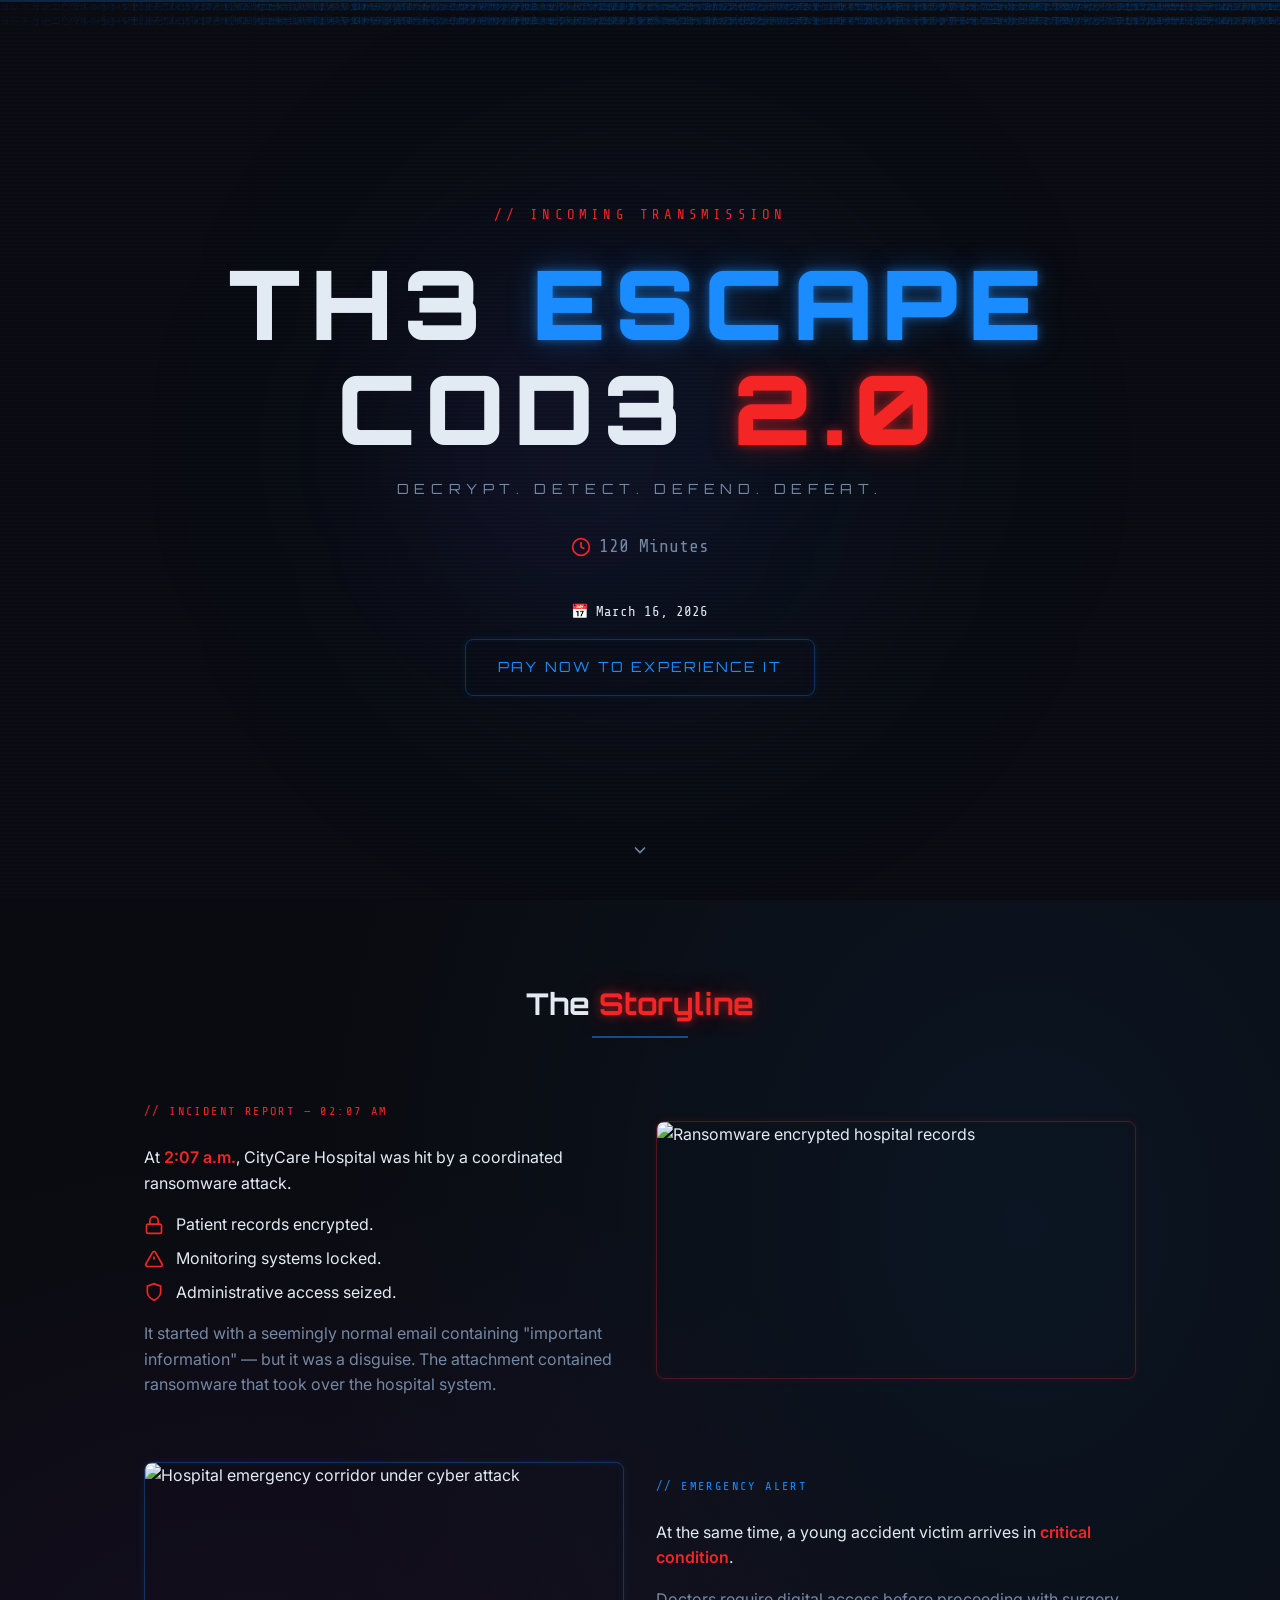
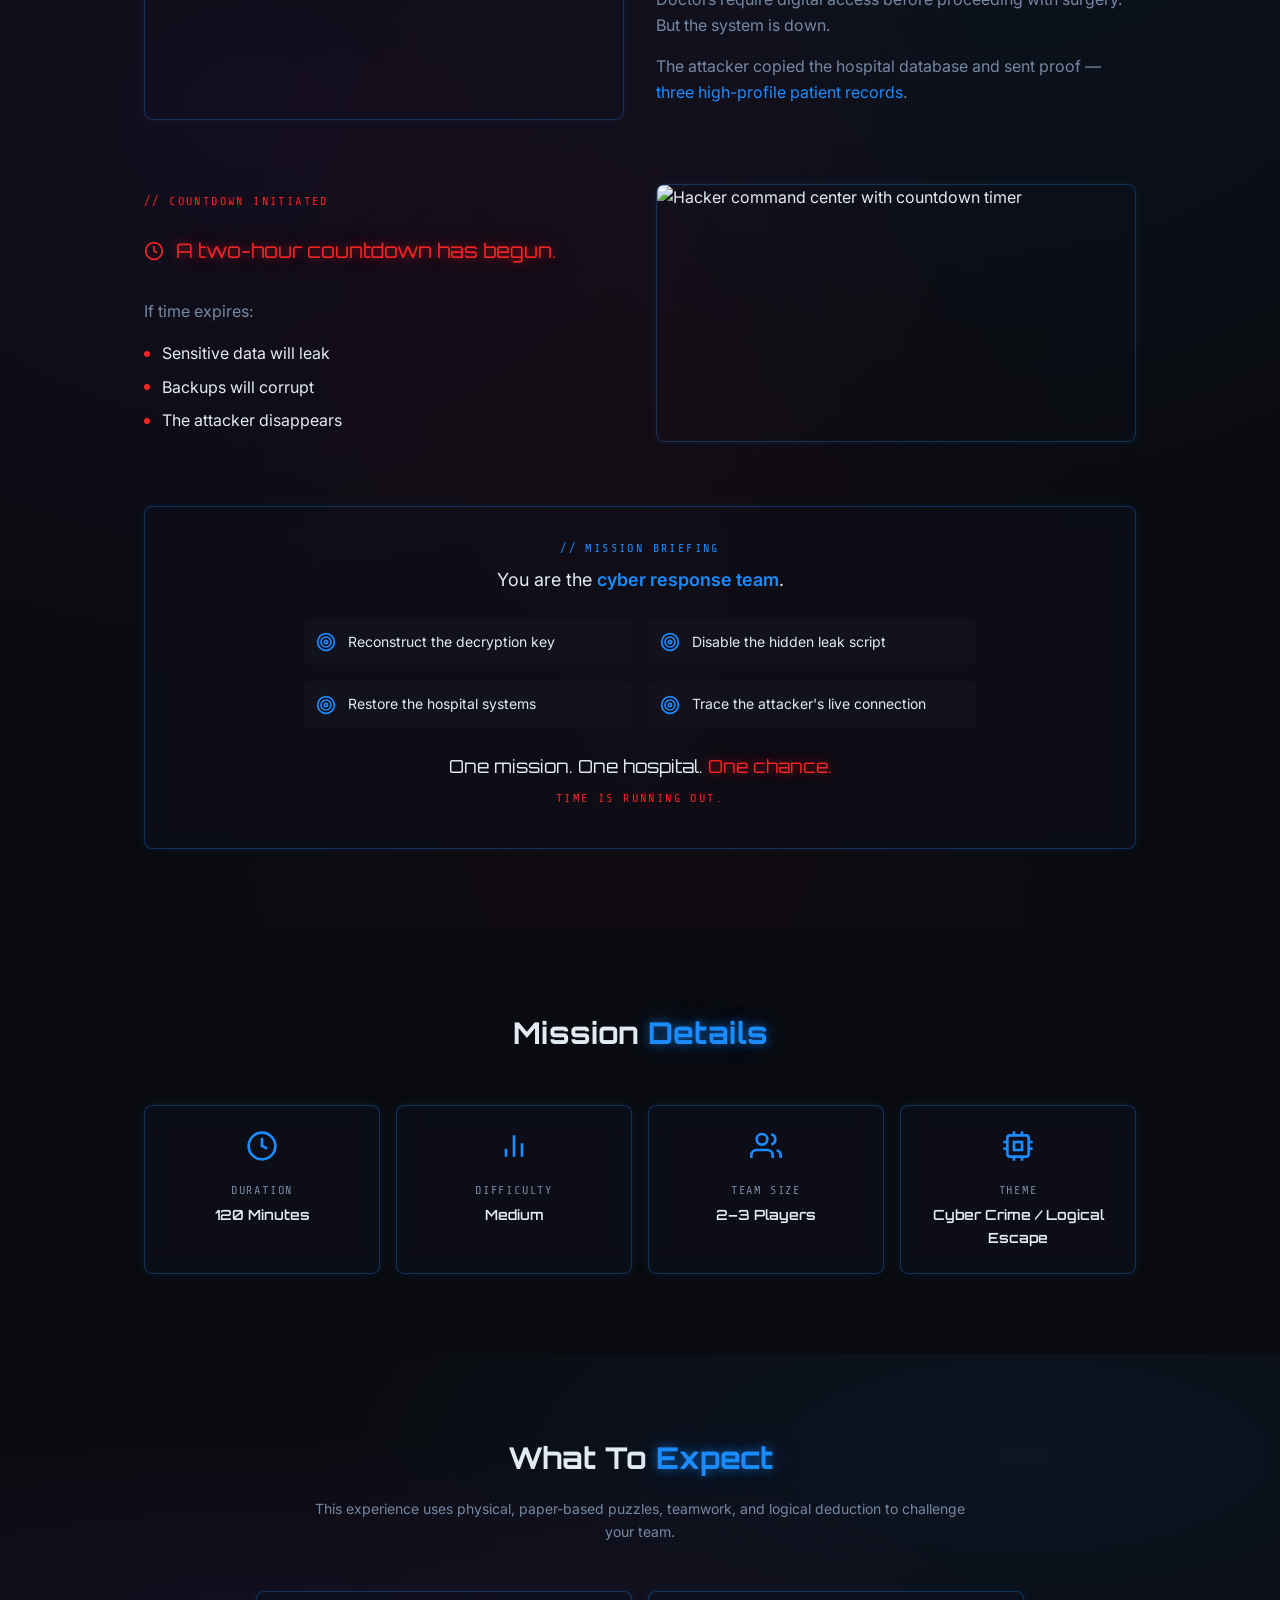
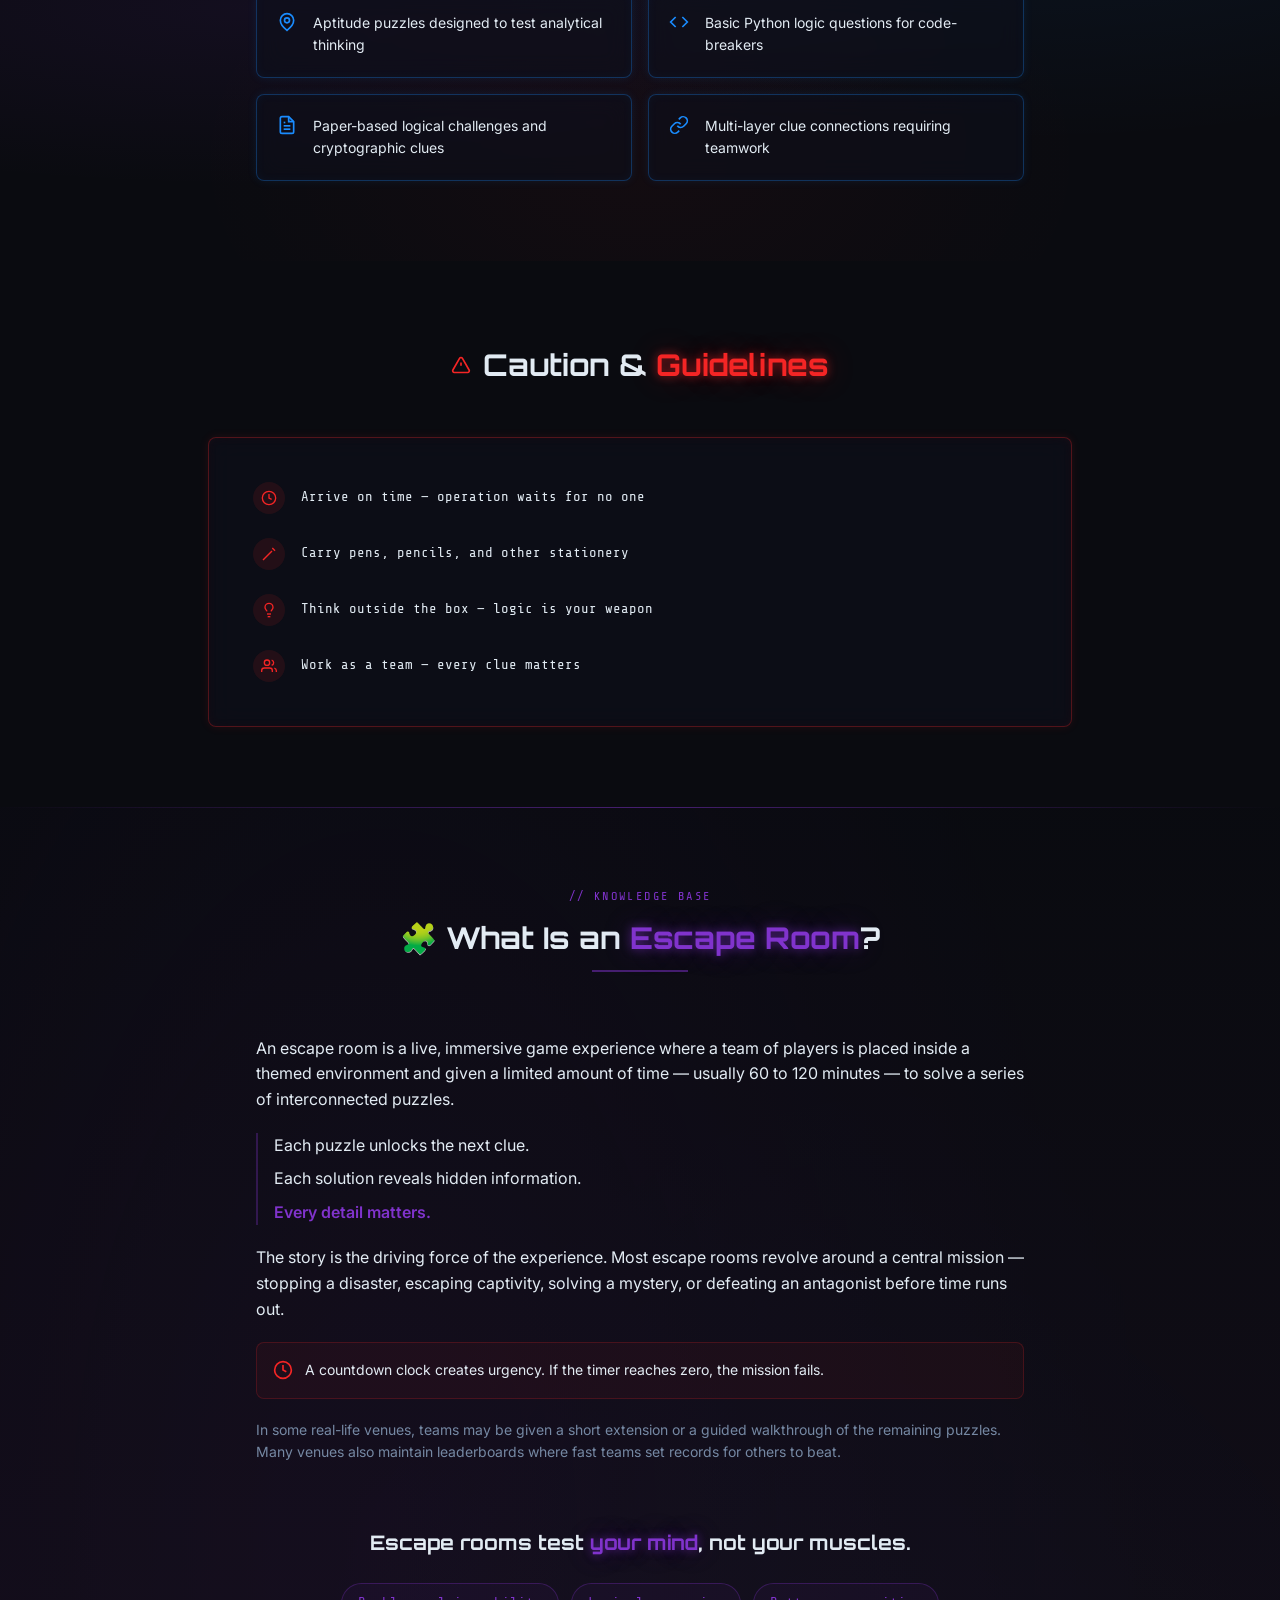
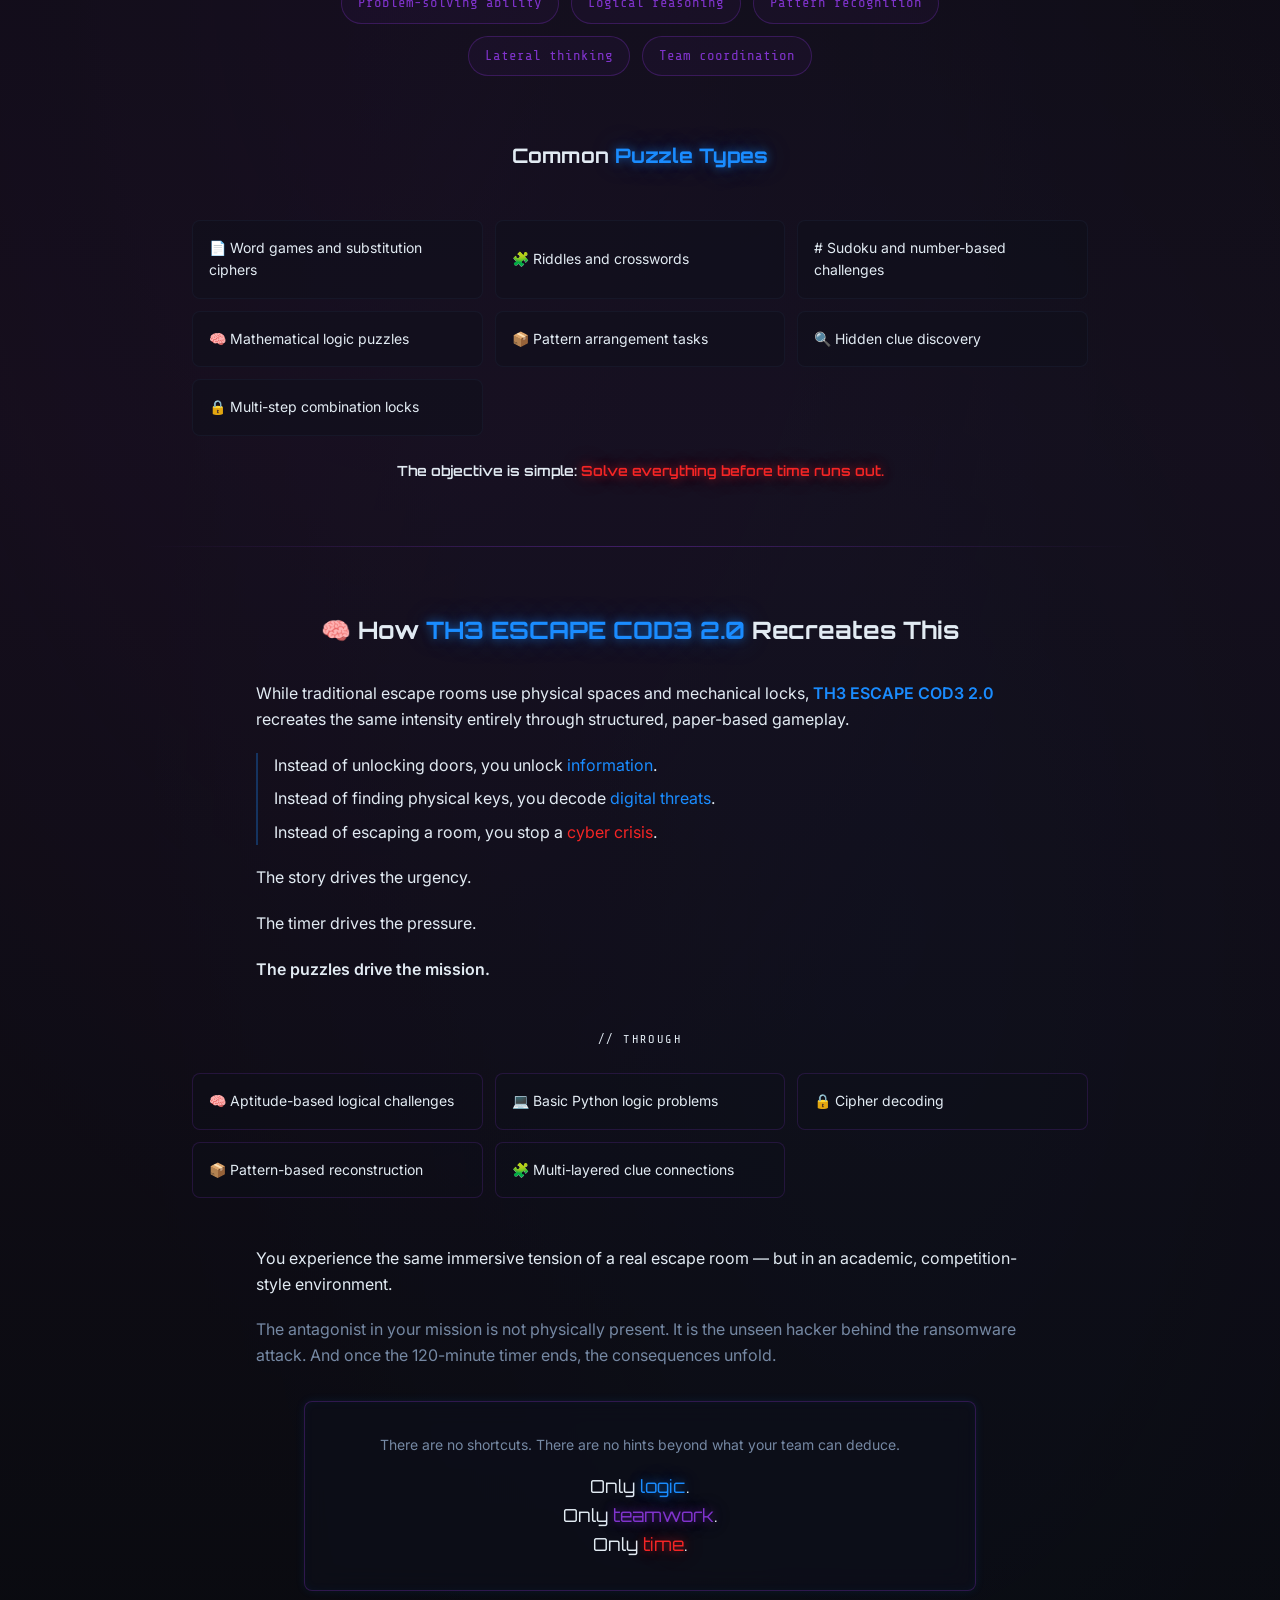
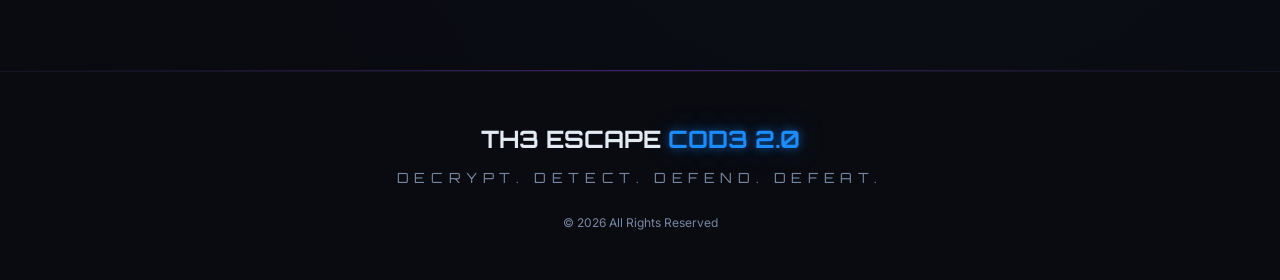
==== static-site/index.html @ c3e4dff7 "Convert to static HTML/CSS/JS Converted the React-based TH3 ESCAPE COD3 2.0 site into a static, sing" ====
<!DOCTYPE html>
<html lang="en">
<head>
  <meta charset="UTF-8" />
  <meta name="viewport" content="width=device-width, initial-scale=1.0" />
  <title>TH3 ESCAPE COD3 2.0 — Decrypt. Detect. Defend. Defeat.</title>
  <meta name="description" content="TH3 ESCAPE COD3 2.0 — A 120-minute cyber crime escape room experience. Decrypt the key, disable the leak, restore the system, and trace the hacker.">
  <meta property="og:type" content="website" />
  <meta property="og:title" content="TH3 ESCAPE COD3 2.0 — Decrypt. Detect. Defend. Defeat.">
  <meta name="twitter:title" content="TH3 ESCAPE COD3 2.0 — Decrypt. Detect. Defend. Defeat.">
  <meta property="og:description" content="TH3 ESCAPE COD3 2.0 — A 120-minute cyber crime escape room experience.">
  <meta name="twitter:description" content="TH3 ESCAPE COD3 2.0 — A 120-minute cyber crime escape room experience.">
  <meta property="og:image" content="https://storage.googleapis.com/gpt-engineer-file-uploads/9xeVBqxNWfXTZICIt5iFP3DvHm72/social-images/social-1772262047375-1000126392.webp">
  <meta name="twitter:image" content="https://storage.googleapis.com/gpt-engineer-file-uploads/9xeVBqxNWfXTZICIt5iFP3DvHm72/social-images/social-1772262047375-1000126392.webp">
  <meta name="twitter:card" content="summary_large_image">
  <link href="https://fonts.googleapis.com/css2?family=Orbitron:wght@400;500;600;700;800;900&family=Share+Tech+Mono&family=Inter:wght@300;400;500;600;700&display=swap" rel="stylesheet">
  <link rel="stylesheet" href="styles.css" />
</head>
<body>

  <!-- ===== HERO SECTION ===== -->
  <section class="hero scanlines">
    <div class="hero-bg"></div>
    <div class="hero-overlay"></div>
    <div id="code-rain" class="code-rain" aria-hidden="true"></div>
    <div class="scan-line-wrapper"><div class="scan-line"></div></div>
    <div class="glow-orb glow-orb-1"></div>
    <div class="glow-orb glow-orb-2"></div>

    <div class="hero-content">
      <div class="transmission animate-flicker">// INCOMING TRANSMISSION</div>
      <h1 class="hero-title animate-glitch">
        <span>TH3 </span><span class="text-primary text-glow-blue">ESCAPE</span><br>
        <span>COD3 </span><span class="text-accent text-glow-red">2.0</span>
      </h1>
      <p class="hero-tagline">Decrypt. Detect. Defend. Defeat.</p>
      <div class="hero-duration">
        <svg class="icon" viewBox="0 0 24 24" fill="none" stroke="currentColor" stroke-width="2"><circle cx="12" cy="12" r="10"/><polyline points="12 6 12 12 16 14"/></svg>
        <span>120 Minutes</span>
      </div>
      <div class="hero-date">📅 March 16, 2026</div>
      <a href="#storyline" class="cta-button">Pay Now to Experience It</a>
    </div>

    <div class="scroll-indicator">
      <svg class="icon" viewBox="0 0 24 24" fill="none" stroke="currentColor" stroke-width="2"><polyline points="6 9 12 15 18 9"/></svg>
    </div>
  </section>

  <!-- ===== STORYLINE SECTION ===== -->
  <section id="storyline" class="section code-bg">
    <div class="container">
      <div class="section-header">
        <h2>The <span class="text-accent text-glow-red">Storyline</span></h2>
        <div class="divider"></div>
      </div>

      <!-- Act 1 -->
      <div class="story-grid mb-16">
        <div class="story-text">
          <div class="mono-label text-accent">// INCIDENT REPORT — 02:07 AM</div>
          <p>At <span class="text-accent fw-600">2:07 a.m.</span>, CityCare Hospital was hit by a coordinated ransomware attack.</p>
          <ul class="icon-list">
            <li><svg class="icon text-accent" viewBox="0 0 24 24" fill="none" stroke="currentColor" stroke-width="2"><rect x="3" y="11" width="18" height="11" rx="2" ry="2"/><path d="M7 11V7a5 5 0 0 1 10 0v4"/></svg> Patient records encrypted.</li>
            <li><svg class="icon text-accent" viewBox="0 0 24 24" fill="none" stroke="currentColor" stroke-width="2"><path d="m21.73 18-8-14a2 2 0 0 0-3.48 0l-8 14A2 2 0 0 0 4 21h16a2 2 0 0 0 1.73-3Z"/><line x1="12" y1="9" x2="12" y2="13"/><line x1="12" y1="17" x2="12.01" y2="17"/></svg> Monitoring systems locked.</li>
            <li><svg class="icon text-accent" viewBox="0 0 24 24" fill="none" stroke="currentColor" stroke-width="2"><path d="M12 22s8-4 8-10V5l-8-3-8 3v7c0 6 8 10 8 10z"/></svg> Administrative access seized.</li>
          </ul>
          <p class="text-muted">It started with a seemingly normal email containing "important information" — but it was a disguise. The attachment contained ransomware that took over the hospital system.</p>
        </div>
        <div class="story-image neon-border-red">
          <img src="https://id-preview--07394f94-afc1-48a7-9824-16d551674eb2.lovable.app/assets/storyline-encrypted-Bnn2dnYN.jpg" alt="Ransomware encrypted hospital records" loading="lazy">
        </div>
      </div>

      <!-- Act 2 -->
      <div class="story-grid story-grid-reverse mb-16">
        <div class="story-image neon-border">
          <img src="https://id-preview--07394f94-afc1-48a7-9824-16d551674eb2.lovable.app/assets/storyline-hospital-B8YVi3YX.jpg" alt="Hospital emergency corridor under cyber attack" loading="lazy">
        </div>
        <div class="story-text">
          <div class="mono-label text-primary">// EMERGENCY ALERT</div>
          <p>At the same time, a young accident victim arrives in <span class="text-accent fw-600">critical condition</span>.</p>
          <p class="text-muted">Doctors require digital access before proceeding with surgery. But the system is down.</p>
          <p class="text-muted">The attacker copied the hospital database and sent proof — <span class="text-primary">three high-profile patient records</span>.</p>
        </div>
      </div>

      <!-- Act 3 -->
      <div class="story-grid mb-16">
        <div class="story-text">
          <div class="mono-label text-accent animate-flicker">// COUNTDOWN INITIATED</div>
          <div class="countdown-label">
            <svg class="icon text-accent" viewBox="0 0 24 24" fill="none" stroke="currentColor" stroke-width="2"><circle cx="12" cy="12" r="10"/><polyline points="12 6 12 12 16 14"/></svg>
            <span class="text-accent text-glow-red" style="font-family:'Orbitron',sans-serif;font-size:1.25rem;">A two-hour countdown has begun.</span>
          </div>
          <p class="text-muted">If time expires:</p>
          <ul class="bullet-list">
            <li>Sensitive data will leak</li>
            <li>Backups will corrupt</li>
            <li>The attacker disappears</li>
          </ul>
        </div>
        <div class="story-image neon-border">
          <img src="https://id-preview--07394f94-afc1-48a7-9824-16d551674eb2.lovable.app/assets/storyline-hacker-DXJJUJsP.jpg" alt="Hacker command center with countdown timer" loading="lazy">
        </div>
      </div>

      <!-- Mission Briefing -->
      <div class="glass-card mission-briefing">
        <div class="mono-label text-primary">// MISSION BRIEFING</div>
        <p style="font-size:1.125rem;margin-bottom:1.5rem;">You are the <span class="text-primary fw-600">cyber response team</span>.</p>
        <div class="mission-grid">
          <div class="mission-item"><svg class="icon text-primary" viewBox="0 0 24 24" fill="none" stroke="currentColor" stroke-width="2"><circle cx="12" cy="12" r="10"/><circle cx="12" cy="12" r="6"/><circle cx="12" cy="12" r="2"/></svg><span>Reconstruct the decryption key</span></div>
          <div class="mission-item"><svg class="icon text-primary" viewBox="0 0 24 24" fill="none" stroke="currentColor" stroke-width="2"><circle cx="12" cy="12" r="10"/><circle cx="12" cy="12" r="6"/><circle cx="12" cy="12" r="2"/></svg><span>Disable the hidden leak script</span></div>
          <div class="mission-item"><svg class="icon text-primary" viewBox="0 0 24 24" fill="none" stroke="currentColor" stroke-width="2"><circle cx="12" cy="12" r="10"/><circle cx="12" cy="12" r="6"/><circle cx="12" cy="12" r="2"/></svg><span>Restore the hospital systems</span></div>
          <div class="mission-item"><svg class="icon text-primary" viewBox="0 0 24 24" fill="none" stroke="currentColor" stroke-width="2"><circle cx="12" cy="12" r="10"/><circle cx="12" cy="12" r="6"/><circle cx="12" cy="12" r="2"/></svg><span>Trace the attacker's live connection</span></div>
        </div>
        <p style="font-family:'Orbitron',sans-serif;font-size:1.125rem;margin-top:1.5rem;">
          One mission. One hospital. <span class="text-accent text-glow-red">One chance.</span>
        </p>
        <p class="mono-label text-accent animate-flicker" style="margin-top:0.5rem;">Time is running out.</p>
      </div>
    </div>
  </section>

  <!-- ===== MISSION DETAILS ===== -->
  <section class="section">
    <div class="container">
      <h2 class="section-title">Mission <span class="text-primary text-glow-blue">Details</span></h2>
      <div class="details-grid">
        <div class="glass-card detail-card">
          <svg class="icon-lg text-primary" viewBox="0 0 24 24" fill="none" stroke="currentColor" stroke-width="2"><circle cx="12" cy="12" r="10"/><polyline points="12 6 12 12 16 14"/></svg>
          <p class="detail-label">Duration</p>
          <p class="detail-value">120 Minutes</p>
        </div>
        <div class="glass-card detail-card">
          <svg class="icon-lg text-primary" viewBox="0 0 24 24" fill="none" stroke="currentColor" stroke-width="2"><line x1="18" y1="20" x2="18" y2="10"/><line x1="12" y1="20" x2="12" y2="4"/><line x1="6" y1="20" x2="6" y2="14"/></svg>
          <p class="detail-label">Difficulty</p>
          <p class="detail-value">Medium</p>
        </div>
        <div class="glass-card detail-card">
          <svg class="icon-lg text-primary" viewBox="0 0 24 24" fill="none" stroke="currentColor" stroke-width="2"><path d="M17 21v-2a4 4 0 0 0-4-4H5a4 4 0 0 0-4 4v2"/><circle cx="9" cy="7" r="4"/><path d="M23 21v-2a4 4 0 0 0-3-3.87"/><path d="M16 3.13a4 4 0 0 1 0 7.75"/></svg>
          <p class="detail-label">Team Size</p>
          <p class="detail-value">2–3 Players</p>
        </div>
        <div class="glass-card detail-card">
          <svg class="icon-lg text-primary" viewBox="0 0 24 24" fill="none" stroke="currentColor" stroke-width="2"><rect x="4" y="4" width="16" height="16" rx="2" ry="2"/><rect x="9" y="9" width="6" height="6"/><line x1="9" y1="1" x2="9" y2="4"/><line x1="15" y1="1" x2="15" y2="4"/><line x1="9" y1="20" x2="9" y2="23"/><line x1="15" y1="20" x2="15" y2="23"/><line x1="20" y1="9" x2="23" y2="9"/><line x1="20" y1="14" x2="23" y2="14"/><line x1="1" y1="9" x2="4" y2="9"/><line x1="1" y1="14" x2="4" y2="14"/></svg>
          <p class="detail-label">Theme</p>
          <p class="detail-value">Cyber Crime / Logical Escape</p>
        </div>
      </div>
    </div>
  </section>

  <!-- ===== WHAT TO EXPECT ===== -->
  <section class="section code-bg">
    <div class="container">
      <h2 class="section-title">What To <span class="text-primary text-glow-blue">Expect</span></h2>
      <p class="section-subtitle">This experience uses physical, paper-based puzzles, teamwork, and logical deduction to challenge your team.</p>
      <div class="expect-grid">
        <div class="glass-card expect-item">
          <svg class="icon text-primary" viewBox="0 0 24 24" fill="none" stroke="currentColor" stroke-width="2"><path d="M12 2a8 8 0 0 0-8 8c0 6 8 12 8 12s8-6 8-12a8 8 0 0 0-8-8z"/><circle cx="12" cy="10" r="3"/></svg>
          <span>Aptitude puzzles designed to test analytical thinking</span>
        </div>
        <div class="glass-card expect-item">
          <svg class="icon text-primary" viewBox="0 0 24 24" fill="none" stroke="currentColor" stroke-width="2"><polyline points="16 18 22 12 16 6"/><polyline points="8 6 2 12 8 18"/></svg>
          <span>Basic Python logic questions for code-breakers</span>
        </div>
        <div class="glass-card expect-item">
          <svg class="icon text-primary" viewBox="0 0 24 24" fill="none" stroke="currentColor" stroke-width="2"><path d="M14 2H6a2 2 0 0 0-2 2v16a2 2 0 0 0 2 2h12a2 2 0 0 0 2-2V8z"/><polyline points="14 2 14 8 20 8"/><line x1="16" y1="13" x2="8" y2="13"/><line x1="16" y1="17" x2="8" y2="17"/><polyline points="10 9 9 9 8 9"/></svg>
          <span>Paper-based logical challenges and cryptographic clues</span>
        </div>
        <div class="glass-card expect-item">
          <svg class="icon text-primary" viewBox="0 0 24 24" fill="none" stroke="currentColor" stroke-width="2"><path d="M10 13a5 5 0 0 0 7.54.54l3-3a5 5 0 0 0-7.07-7.07l-1.72 1.71"/><path d="M14 11a5 5 0 0 0-7.54-.54l-3 3a5 5 0 0 0 7.07 7.07l1.71-1.71"/></svg>
          <span>Multi-layer clue connections requiring teamwork</span>
        </div>
      </div>
    </div>
  </section>

  <!-- ===== CAUTION & GUIDELINES ===== -->
  <section class="section">
    <div class="container" style="max-width:56rem;">
      <div class="caution-header">
        <svg class="icon text-accent" viewBox="0 0 24 24" fill="none" stroke="currentColor" stroke-width="2"><path d="m21.73 18-8-14a2 2 0 0 0-3.48 0l-8 14A2 2 0 0 0 4 21h16a2 2 0 0 0 1.73-3Z"/><line x1="12" y1="9" x2="12" y2="13"/><line x1="12" y1="17" x2="12.01" y2="17"/></svg>
        <h2>Caution & <span class="text-accent text-glow-red">Guidelines</span></h2>
      </div>
      <div class="glass-card neon-border-red" style="padding:2rem;">
        <div class="caution-item">
          <div class="caution-icon"><svg class="icon text-accent" viewBox="0 0 24 24" fill="none" stroke="currentColor" stroke-width="2"><circle cx="12" cy="12" r="10"/><polyline points="12 6 12 12 16 14"/></svg></div>
          <span>Arrive on time — operation waits for no one</span>
        </div>
        <div class="caution-item">
          <div class="caution-icon"><svg class="icon text-accent" viewBox="0 0 24 24" fill="none" stroke="currentColor" stroke-width="2"><line x1="17" y1="3" x2="21" y2="7"/><path d="M3 21 16.5 7.5"/></svg></div>
          <span>Carry pens, pencils, and other stationery</span>
        </div>
        <div class="caution-item">
          <div class="caution-icon"><svg class="icon text-accent" viewBox="0 0 24 24" fill="none" stroke="currentColor" stroke-width="2"><line x1="9" y1="18" x2="15" y2="18"/><line x1="10" y1="22" x2="14" y2="22"/><path d="M15.09 14c.18-.98.65-1.74 1.41-2.5A4.65 4.65 0 0 0 18 8 6 6 0 0 0 6 8c0 1 .23 2.23 1.5 3.5A4.61 4.61 0 0 1 8.91 14"/></svg></div>
          <span>Think outside the box — logic is your weapon</span>
        </div>
        <div class="caution-item">
          <div class="caution-icon"><svg class="icon text-accent" viewBox="0 0 24 24" fill="none" stroke="currentColor" stroke-width="2"><path d="M17 21v-2a4 4 0 0 0-4-4H5a4 4 0 0 0-4 4v2"/><circle cx="9" cy="7" r="4"/><path d="M23 21v-2a4 4 0 0 0-3-3.87"/><path d="M16 3.13a4 4 0 0 1 0 7.75"/></svg></div>
          <span>Work as a team — every clue matters</span>
        </div>
      </div>
    </div>
  </section>

  <!-- ===== ESCAPE ROOM EXPLAINER ===== -->
  <section class="section explainer-section">
    <div class="explainer-bg"></div>
    <div class="explainer-radials"></div>
    <div class="divider-line top"></div>

    <div class="container" style="position:relative;z-index:10;">
      <div class="section-header">
        <div class="mono-label text-secondary">// Knowledge Base</div>
        <h2>🧩 What Is an <span class="text-secondary text-glow-purple">Escape Room</span>?</h2>
        <div class="divider bg-secondary"></div>
      </div>

      <div class="explainer-content">
        <p>An escape room is a live, immersive game experience where a team of players is placed inside a themed environment and given a limited amount of time — usually 60 to 120 minutes — to solve a series of interconnected puzzles.</p>
        <div class="border-left-block border-secondary">
          <p>Each puzzle unlocks the next clue.</p>
          <p>Each solution reveals hidden information.</p>
          <p class="fw-600 text-secondary">Every detail matters.</p>
        </div>
        <p>The story is the driving force of the experience. Most escape rooms revolve around a central mission — stopping a disaster, escaping captivity, solving a mystery, or defeating an antagonist before time runs out.</p>
        <div class="alert-box">
          <svg class="icon text-accent" viewBox="0 0 24 24" fill="none" stroke="currentColor" stroke-width="2"><circle cx="12" cy="12" r="10"/><polyline points="12 6 12 12 16 14"/></svg>
          <p>A countdown clock creates urgency. If the timer reaches zero, the mission fails.</p>
        </div>
        <p class="text-muted" style="font-size:0.875rem;">In some real-life venues, teams may be given a short extension or a guided walkthrough of the remaining puzzles. Many venues also maintain leaderboards where fast teams set records for others to beat.</p>
      </div>

      <!-- Skills -->
      <div class="skills-section">
        <h3>Escape rooms test <span class="text-secondary text-glow-purple">your mind</span>, not your muscles.</h3>
        <div class="skills-list">
          <span class="skill-tag">Problem-solving ability</span>
          <span class="skill-tag">Logical reasoning</span>
          <span class="skill-tag">Pattern recognition</span>
          <span class="skill-tag">Lateral thinking</span>
          <span class="skill-tag">Team coordination</span>
        </div>
      </div>

      <!-- Common Puzzle Types -->
      <div style="margin-bottom:4rem;">
        <h3 class="section-title" style="font-size:1.25rem;">Common <span class="text-primary text-glow-blue">Puzzle Types</span></h3>
        <div class="puzzle-grid">
          <div class="puzzle-item">📄 Word games and substitution ciphers</div>
          <div class="puzzle-item">🧩 Riddles and crosswords</div>
          <div class="puzzle-item"># Sudoku and number-based challenges</div>
          <div class="puzzle-item">🧠 Mathematical logic puzzles</div>
          <div class="puzzle-item">📦 Pattern arrangement tasks</div>
          <div class="puzzle-item">🔍 Hidden clue discovery</div>
          <div class="puzzle-item">🔒 Multi-step combination locks</div>
        </div>
        <p class="text-center" style="margin-top:1.5rem;font-family:'Orbitron',sans-serif;font-size:0.875rem;font-weight:600;">
          The objective is simple: <span class="text-accent text-glow-red">Solve everything before time runs out.</span>
        </p>
      </div>

      <div class="section-divider bg-secondary"></div>

      <!-- How TH3 ESCAPE COD3 Recreates This -->
      <div class="text-center" style="margin-bottom:2rem;">
        <h3 style="font-family:'Orbitron',sans-serif;font-size:1.5rem;font-weight:700;">
          🧠 How <span class="text-primary text-glow-blue">TH3 ESCAPE COD3 2.0</span> Recreates This
        </h3>
      </div>

      <div class="explainer-content" style="margin-bottom:3rem;">
        <p>While traditional escape rooms use physical spaces and mechanical locks, <span class="text-primary fw-600">TH3 ESCAPE COD3 2.0</span> recreates the same intensity entirely through structured, paper-based gameplay.</p>
        <div class="border-left-block border-primary">
          <p>Instead of unlocking doors, you unlock <span class="text-primary">information</span>.</p>
          <p>Instead of finding physical keys, you decode <span class="text-primary">digital threats</span>.</p>
          <p>Instead of escaping a room, you stop a <span class="text-accent">cyber crisis</span>.</p>
        </div>
        <p>The story drives the urgency.</p>
        <p>The timer drives the pressure.</p>
        <p class="fw-600">The puzzles drive the mission.</p>
      </div>

      <!-- Through -->
      <div style="margin-bottom:3rem;">
        <p class="mono-label text-center" style="margin-bottom:1.5rem;">// Through</p>
        <div class="puzzle-grid border-secondary-items">
          <div class="puzzle-item border-secondary-item">🧠 Aptitude-based logical challenges</div>
          <div class="puzzle-item border-secondary-item">💻 Basic Python logic problems</div>
          <div class="puzzle-item border-secondary-item">🔒 Cipher decoding</div>
          <div class="puzzle-item border-secondary-item">📦 Pattern-based reconstruction</div>
          <div class="puzzle-item border-secondary-item">🧩 Multi-layered clue connections</div>
        </div>
      </div>

      <div class="explainer-content" style="margin-bottom:2rem;">
        <p>You experience the same immersive tension of a real escape room — but in an academic, competition-style environment.</p>
        <p class="text-muted">The antagonist in your mission is not physically present. It is the unseen hacker behind the ransomware attack. And once the 120-minute timer ends, the consequences unfold.</p>
      </div>

      <!-- Closing -->
      <div class="glass-card text-center closing-card">
        <p class="text-muted" style="font-size:0.875rem;margin-bottom:1rem;">There are no shortcuts. There are no hints beyond what your team can deduce.</p>
        <p style="font-family:'Orbitron',sans-serif;font-size:1.125rem;">Only <span class="text-primary text-glow-blue">logic</span>.</p>
        <p style="font-family:'Orbitron',sans-serif;font-size:1.125rem;">Only <span class="text-secondary text-glow-purple">teamwork</span>.</p>
        <p style="font-family:'Orbitron',sans-serif;font-size:1.125rem;">Only <span class="text-accent text-glow-red">time</span>.</p>
      </div>
    </div>

    <div class="divider-line bottom"></div>
  </section>

  <!-- ===== FOOTER ===== -->
  <footer class="site-footer">
    <div class="container text-center">
      <h3 style="font-family:'Orbitron',sans-serif;font-size:1.5rem;font-weight:700;margin-bottom:0.5rem;">
        <span>TH3 ESCAPE </span><span class="text-primary text-glow-blue">COD3 2.0</span>
      </h3>
      <p class="hero-tagline" style="margin-bottom:1.5rem;">Decrypt. Detect. Defend. Defeat.</p>
      <p class="text-muted" style="font-size:0.75rem;">© 2026 All Rights Reserved</p>
    </div>
  </footer>

  <script src="script.js"></script>
</body>
</html>
---- static-site/styles.css ----
/* ===== CSS Variables ===== */
:root {
  --background: 230 25% 5%;
  --foreground: 210 40% 92%;
  --card: 230 30% 8%;
  --card-foreground: 210 40% 92%;
  --primary: 210 100% 55%;
  --primary-foreground: 230 25% 5%;
  --secondary: 270 60% 50%;
  --secondary-foreground: 210 40% 95%;
  --muted: 230 20% 14%;
  --muted-foreground: 215 20% 55%;
  --accent: 0 90% 55%;
  --accent-foreground: 210 40% 95%;
  --border: 230 30% 16%;
  --neon-blue: 210 100% 55%;
  --neon-red: 0 90% 55%;
  --neon-purple: 270 60% 50%;
}

/* ===== Reset & Base ===== */
*, *::before, *::after { box-sizing: border-box; margin: 0; padding: 0; }
body {
  font-family: 'Inter', sans-serif;
  background: hsl(var(--background));
  color: hsl(var(--foreground));
  line-height: 1.6;
  overflow-x: hidden;
}
h1, h2, h3, h4, h5, h6 { font-family: 'Orbitron', sans-serif; }
a { text-decoration: none; color: inherit; }
img { max-width: 100%; height: auto; display: block; }
.container { max-width: 64rem; margin: 0 auto; padding: 0 1rem; }
.text-center { text-align: center; }
.mb-16 { margin-bottom: 4rem; }
.fw-600 { font-weight: 600; }

/* ===== Color Utilities ===== */
.text-primary { color: hsl(var(--primary)); }
.text-secondary { color: hsl(var(--secondary)); }
.text-accent { color: hsl(var(--accent)); }
.text-muted { color: hsl(var(--muted-foreground)); }
.text-glow-blue { text-shadow: 0 0 10px hsl(210 100% 55% / 0.6), 0 0 30px hsl(210 100% 55% / 0.3); }
.text-glow-red { text-shadow: 0 0 10px hsl(0 90% 55% / 0.6), 0 0 30px hsl(0 90% 55% / 0.3); }
.text-glow-purple { text-shadow: 0 0 10px hsl(270 60% 50% / 0.6), 0 0 30px hsl(270 60% 50% / 0.3); }

/* ===== Icons ===== */
.icon { width: 1.25rem; height: 1.25rem; flex-shrink: 0; }
.icon-lg { width: 2rem; height: 2rem; margin: 0 auto 0.75rem; }

/* ===== Glass Card ===== */
.glass-card {
  background: hsl(var(--card) / 0.6);
  backdrop-filter: blur(12px);
  border: 1px solid hsl(210 100% 55% / 0.3);
  box-shadow: 0 0 10px hsl(210 100% 55% / 0.1), inset 0 0 10px hsl(210 100% 55% / 0.05);
  border-radius: 0.5rem;
  padding: 1.5rem;
}

/* ===== Neon Borders ===== */
.neon-border {
  border: 1px solid hsl(210 100% 55% / 0.3);
  box-shadow: 0 0 10px hsl(210 100% 55% / 0.1), inset 0 0 10px hsl(210 100% 55% / 0.05);
}
.neon-border-red {
  border: 1px solid hsl(0 90% 55% / 0.3);
  box-shadow: 0 0 10px hsl(0 90% 55% / 0.1), inset 0 0 10px hsl(0 90% 55% / 0.05);
}

/* ===== Mono Label ===== */
.mono-label {
  font-family: 'Share Tech Mono', monospace;
  font-size: 0.75rem;
  letter-spacing: 0.2em;
  text-transform: uppercase;
  margin-bottom: 0.5rem;
}

/* ===== Scanlines ===== */
.scanlines::after {
  content: '';
  position: absolute;
  inset: 0;
  background: repeating-linear-gradient(0deg, transparent, transparent 2px, hsl(210 100% 55% / 0.02) 2px, hsl(210 100% 55% / 0.02) 4px);
  pointer-events: none;
  z-index: 1;
}

/* ===== Code Background ===== */
.code-bg {
  background-image:
    radial-gradient(ellipse at 20% 50%, hsl(270 60% 50% / 0.08) 0%, transparent 50%),
    radial-gradient(ellipse at 80% 20%, hsl(210 100% 55% / 0.08) 0%, transparent 50%),
    radial-gradient(ellipse at 50% 80%, hsl(0 90% 55% / 0.04) 0%, transparent 50%);
}

/* ===== Animations ===== */
@keyframes glitch {
  0%, 100% { transform: translate(0); }
  20% { transform: translate(-2px, 2px); }
  40% { transform: translate(-2px, -2px); }
  60% { transform: translate(2px, 2px); }
  80% { transform: translate(2px, -2px); }
}
@keyframes glitch-skew {
  0%, 100% { transform: skew(0deg); }
  20% { transform: skew(-1deg); }
  40% { transform: skew(1deg); }
  60% { transform: skew(-0.5deg); }
  80% { transform: skew(0.5deg); }
}
@keyframes flicker {
  0%, 100% { opacity: 1; }
  92% { opacity: 1; }
  93% { opacity: 0.8; }
  94% { opacity: 1; }
  96% { opacity: 0.9; }
  97% { opacity: 1; }
}
@keyframes code-scroll {
  0% { transform: translateY(0); }
  100% { transform: translateY(-50%); }
}
@keyframes pulse-glow {
  0%, 100% { opacity: 0.4; }
  50% { opacity: 0.8; }
}
@keyframes scan-line-move {
  0% { transform: translateY(-100%); }
  100% { transform: translateY(100vh); }
}
@keyframes bounce {
  0%, 100% { transform: translateY(0) translateX(-50%); }
  50% { transform: translateY(-10px) translateX(-50%); }
}

.animate-glitch { animation: glitch 3s ease-in-out infinite, glitch-skew 4s ease-in-out infinite; }
.animate-flicker { animation: flicker 4s ease-in-out infinite; }

/* ===== HERO ===== */
.hero {
  position: relative;
  min-height: 100vh;
  display: flex;
  align-items: center;
  justify-content: center;
  overflow: hidden;
}
.hero-bg {
  position: absolute; inset: 0;
  background: url('https://id-preview--07394f94-afc1-48a7-9824-16d551674eb2.lovable.app/assets/hero-bg-BSMW5gxv.jpg') center/cover no-repeat;
}
.hero-overlay {
  position: absolute; inset: 0;
  background: hsl(var(--background) / 0.8);
}
.code-rain {
  position: absolute; inset: 0;
  overflow: hidden;
  pointer-events: none;
}
.code-rain-col {
  position: absolute;
  font-family: 'Share Tech Mono', monospace;
  font-size: 10px;
  line-height: 14px;
  color: hsl(var(--primary) / 0.07);
  white-space: nowrap;
  animation: code-scroll 20s linear infinite;
}
.scan-line-wrapper {
  position: absolute; inset: 0;
  overflow: hidden;
  pointer-events: none;
}
.scan-line {
  position: absolute;
  left: 0; right: 0;
  height: 2px;
  background: hsl(var(--primary) / 0.2);
  animation: scan-line-move 8s linear infinite;
}
.glow-orb {
  position: absolute;
  border-radius: 50%;
  animation: pulse-glow 3s ease-in-out infinite;
  pointer-events: none;
}
.glow-orb-1 {
  top: 50%; left: 50%;
  transform: translate(-50%, -50%);
  width: 600px; height: 600px;
  background: hsl(var(--primary) / 0.05);
  filter: blur(120px);
}
.glow-orb-2 {
  top: 33%; left: 33%;
  width: 300px; height: 300px;
  background: hsl(var(--secondary) / 0.05);
  filter: blur(80px);
  animation-delay: 1.5s;
}
.hero-content {
  position: relative; z-index: 10;
  text-align: center;
  padding: 0 1rem;
  max-width: 56rem;
}
.transmission {
  font-family: 'Share Tech Mono', monospace;
  color: hsl(var(--accent));
  font-size: 0.875rem;
  letter-spacing: 0.3em;
  margin-bottom: 1.5rem;
}
.hero-title {
  font-size: 3rem;
  font-weight: 900;
  letter-spacing: 0.1em;
  margin-bottom: 1rem;
  line-height: 1.1;
}
.hero-tagline {
  font-family: 'Orbitron', sans-serif;
  font-size: 0.875rem;
  letter-spacing: 0.4em;
  color: hsl(var(--muted-foreground));
  text-transform: uppercase;
  margin-bottom: 2rem;
}
.hero-duration {
  display: flex;
  align-items: center;
  justify-content: center;
  gap: 0.5rem;
  color: hsl(var(--muted-foreground));
  margin-bottom: 2.5rem;
}
.hero-duration .icon { color: hsl(var(--accent)); }
.hero-duration span { font-family: 'Share Tech Mono', monospace; font-size: 1.125rem; }
.hero-date {
  font-family: 'Share Tech Mono', monospace;
  font-size: 0.875rem;
  margin-bottom: 1rem;
}
.cta-button {
  display: inline-block;
  padding: 1rem 2rem;
  border-radius: 0.5rem;
  font-family: 'Orbitron', sans-serif;
  font-size: 0.875rem;
  letter-spacing: 0.15em;
  text-transform: uppercase;
  background: transparent;
  color: hsl(var(--primary));
  border: 1px solid hsl(210 100% 55% / 0.3);
  box-shadow: 0 0 10px hsl(210 100% 55% / 0.1), inset 0 0 10px hsl(210 100% 55% / 0.05);
  transition: all 0.3s;
}
.cta-button:hover {
  background: hsl(var(--primary) / 0.1);
  box-shadow: 0 0 30px hsl(210 100% 55% / 0.3);
}
.scroll-indicator {
  position: absolute;
  bottom: 2rem;
  left: 50%;
  transform: translateX(-50%);
  z-index: 10;
  animation: bounce 2s infinite;
  color: hsl(var(--muted-foreground));
}

/* ===== Sections ===== */
.section { padding: 5rem 0; position: relative; }
.section-header { text-align: center; margin-bottom: 4rem; }
.section-header h2 { font-size: 1.875rem; font-weight: 700; margin-bottom: 0.5rem; }
.section-title { font-family: 'Orbitron', sans-serif; font-size: 1.875rem; font-weight: 700; text-align: center; margin-bottom: 3rem; }
.section-subtitle { text-align: center; color: hsl(var(--muted-foreground)); font-size: 0.875rem; max-width: 42rem; margin: -2rem auto 3rem; }
.divider { width: 6rem; height: 2px; background: hsl(var(--primary) / 0.5); margin: 0 auto; }
.divider.bg-secondary { background: hsl(var(--secondary) / 0.5); }
.section-divider { width: 100%; height: 1px; background: linear-gradient(to right, transparent, hsl(var(--secondary) / 0.4), transparent); margin: 4rem 0; }

/* ===== Story Grid ===== */
.story-grid {
  display: grid;
  grid-template-columns: 1fr 1fr;
  gap: 2rem;
  align-items: center;
}
.story-grid-reverse .story-image { order: -1; }
.story-text { display: flex; flex-direction: column; gap: 1rem; }
.story-image { border-radius: 0.5rem; overflow: hidden; }
.story-image img { width: 100%; height: 16rem; object-fit: cover; }

.icon-list { list-style: none; display: flex; flex-direction: column; gap: 0.5rem; }
.icon-list li { display: flex; align-items: center; gap: 0.75rem; }
.bullet-list { list-style: none; display: flex; flex-direction: column; gap: 0.5rem; }
.bullet-list li { display: flex; align-items: center; gap: 0.75rem; }
.bullet-list li::before {
  content: '';
  width: 6px; height: 6px;
  background: hsl(var(--accent));
  border-radius: 50%;
  flex-shrink: 0;
}
.countdown-label { display: flex; align-items: center; gap: 0.75rem; margin-bottom: 1rem; }

/* ===== Mission Briefing ===== */
.mission-briefing { text-align: center; padding: 2rem 3rem; }
.mission-grid { display: grid; grid-template-columns: 1fr 1fr; gap: 1rem; max-width: 42rem; margin: 0 auto; }
.mission-item {
  display: flex; align-items: center; gap: 0.75rem;
  text-align: left; padding: 0.75rem;
  border-radius: 0.375rem;
  background: hsl(var(--muted) / 0.3);
  font-size: 0.875rem;
}

/* ===== Details Grid ===== */
.details-grid { display: grid; grid-template-columns: repeat(4, 1fr); gap: 1rem; }
.detail-card { text-align: center; padding: 1.5rem; transition: background 0.3s; }
.detail-card:hover { background: hsl(var(--primary) / 0.05); }
.detail-label { font-family: 'Share Tech Mono', monospace; font-size: 0.75rem; color: hsl(var(--muted-foreground)); letter-spacing: 0.15em; text-transform: uppercase; margin-bottom: 0.25rem; }
.detail-value { font-family: 'Orbitron', sans-serif; font-size: 0.875rem; font-weight: 600; }

/* ===== What To Expect ===== */
.expect-grid { display: grid; grid-template-columns: 1fr 1fr; gap: 1rem; max-width: 48rem; margin: 0 auto; }
.expect-item { display: flex; align-items: flex-start; gap: 1rem; padding: 1.25rem; transition: background 0.3s; font-size: 0.875rem; }
.expect-item:hover { background: hsl(var(--primary) / 0.05); }

/* ===== Caution ===== */
.caution-header { display: flex; align-items: center; justify-content: center; gap: 0.75rem; margin-bottom: 3rem; }
.caution-header h2 { font-size: 1.875rem; font-weight: 700; }
.caution-item {
  display: flex; align-items: center; gap: 1rem;
  padding: 0.75rem;
  border-radius: 0.375rem;
  transition: background 0.3s;
  font-family: 'Share Tech Mono', monospace;
  font-size: 0.875rem;
}
.caution-item:hover { background: hsl(var(--accent) / 0.05); }
.caution-icon {
  width: 2rem; height: 2rem;
  border-radius: 50%;
  background: hsl(var(--accent) / 0.1);
  display: flex; align-items: center; justify-content: center;
  flex-shrink: 0;
}
.caution-icon .icon { width: 1rem; height: 1rem; }

/* ===== Explainer Section ===== */
.explainer-section { overflow: hidden; }
.explainer-bg {
  position: absolute; inset: 0;
  background: linear-gradient(to bottom, hsl(var(--background)), hsl(270 30% 8%), hsl(var(--background)));
}
.explainer-radials {
  position: absolute; inset: 0; opacity: 0.3;
  background-image:
    radial-gradient(ellipse at 30% 30%, hsl(270 60% 50% / 0.15) 0%, transparent 60%),
    radial-gradient(ellipse at 70% 70%, hsl(210 100% 55% / 0.1) 0%, transparent 60%);
}
.divider-line {
  position: absolute; left: 0; right: 0; height: 1px;
  background: linear-gradient(to right, transparent, hsl(var(--secondary) / 0.5), transparent);
}
.divider-line.top { top: 0; }
.divider-line.bottom { bottom: 0; }

.explainer-content { max-width: 48rem; margin: 0 auto 4rem; display: flex; flex-direction: column; gap: 1.25rem; }
.border-left-block { padding-left: 1rem; border-left: 2px solid hsl(var(--secondary) / 0.3); display: flex; flex-direction: column; gap: 0.5rem; }
.border-left-block.border-primary { border-color: hsl(var(--primary) / 0.3); }
.alert-box {
  display: flex; align-items: center; gap: 0.75rem;
  padding: 1rem; border-radius: 0.5rem;
  background: hsl(var(--accent) / 0.05);
  border: 1px solid hsl(var(--accent) / 0.2);
  font-size: 0.875rem;
}
.skills-section { text-align: center; margin-bottom: 4rem; }
.skills-section h3 { font-size: 1.25rem; font-weight: 700; margin-bottom: 1.5rem; }
.skills-list { display: flex; flex-wrap: wrap; justify-content: center; gap: 0.75rem; max-width: 42rem; margin: 0 auto; }
.skill-tag {
  padding: 0.5rem 1rem;
  border-radius: 9999px;
  font-family: 'Share Tech Mono', monospace;
  font-size: 0.875rem;
  color: hsl(var(--secondary));
  border: 1px solid hsl(var(--secondary) / 0.3);
  background: hsl(var(--secondary) / 0.05);
}
.puzzle-grid { display: grid; grid-template-columns: repeat(3, 1fr); gap: 0.75rem; max-width: 56rem; margin: 0 auto; }
.puzzle-item {
  display: flex; align-items: center; gap: 0.75rem;
  padding: 1rem; border-radius: 0.5rem;
  background: hsl(var(--card) / 0.4);
  border: 1px solid hsl(var(--border) / 0.5);
  font-size: 0.875rem;
  transition: border-color 0.3s;
}
.puzzle-item:hover { border-color: hsl(var(--primary) / 0.3); }
.border-secondary-item:hover { border-color: hsl(var(--secondary) / 0.4); }
.border-secondary-item { border-color: hsl(var(--secondary) / 0.2); }

.closing-card {
  max-width: 42rem; margin: 0 auto; padding: 2rem;
  border-color: hsl(270 60% 50% / 0.3) !important;
}

/* ===== Footer ===== */
.site-footer {
  padding: 3rem 0;
  border-top: 1px solid hsl(var(--border) / 0.5);
}

/* ===== Responsive ===== */
@media (min-width: 768px) {
  .hero-title { font-size: 4.5rem; }
}
@media (min-width: 1024px) {
  .hero-title { font-size: 6rem; }
}
@media (max-width: 767px) {
  .story-grid { grid-template-columns: 1fr; }
  .story-grid-reverse .story-image { order: 0; }
  .details-grid { grid-template-columns: 1fr 1fr; }
  .expect-grid { grid-template-columns: 1fr; }
  .mission-grid { grid-template-columns: 1fr; }
  .puzzle-grid { grid-template-columns: 1fr 1fr; }
}
@media (max-width: 480px) {
  .details-grid { grid-template-columns: 1fr; }
  .puzzle-grid { grid-template-columns: 1fr; }
}
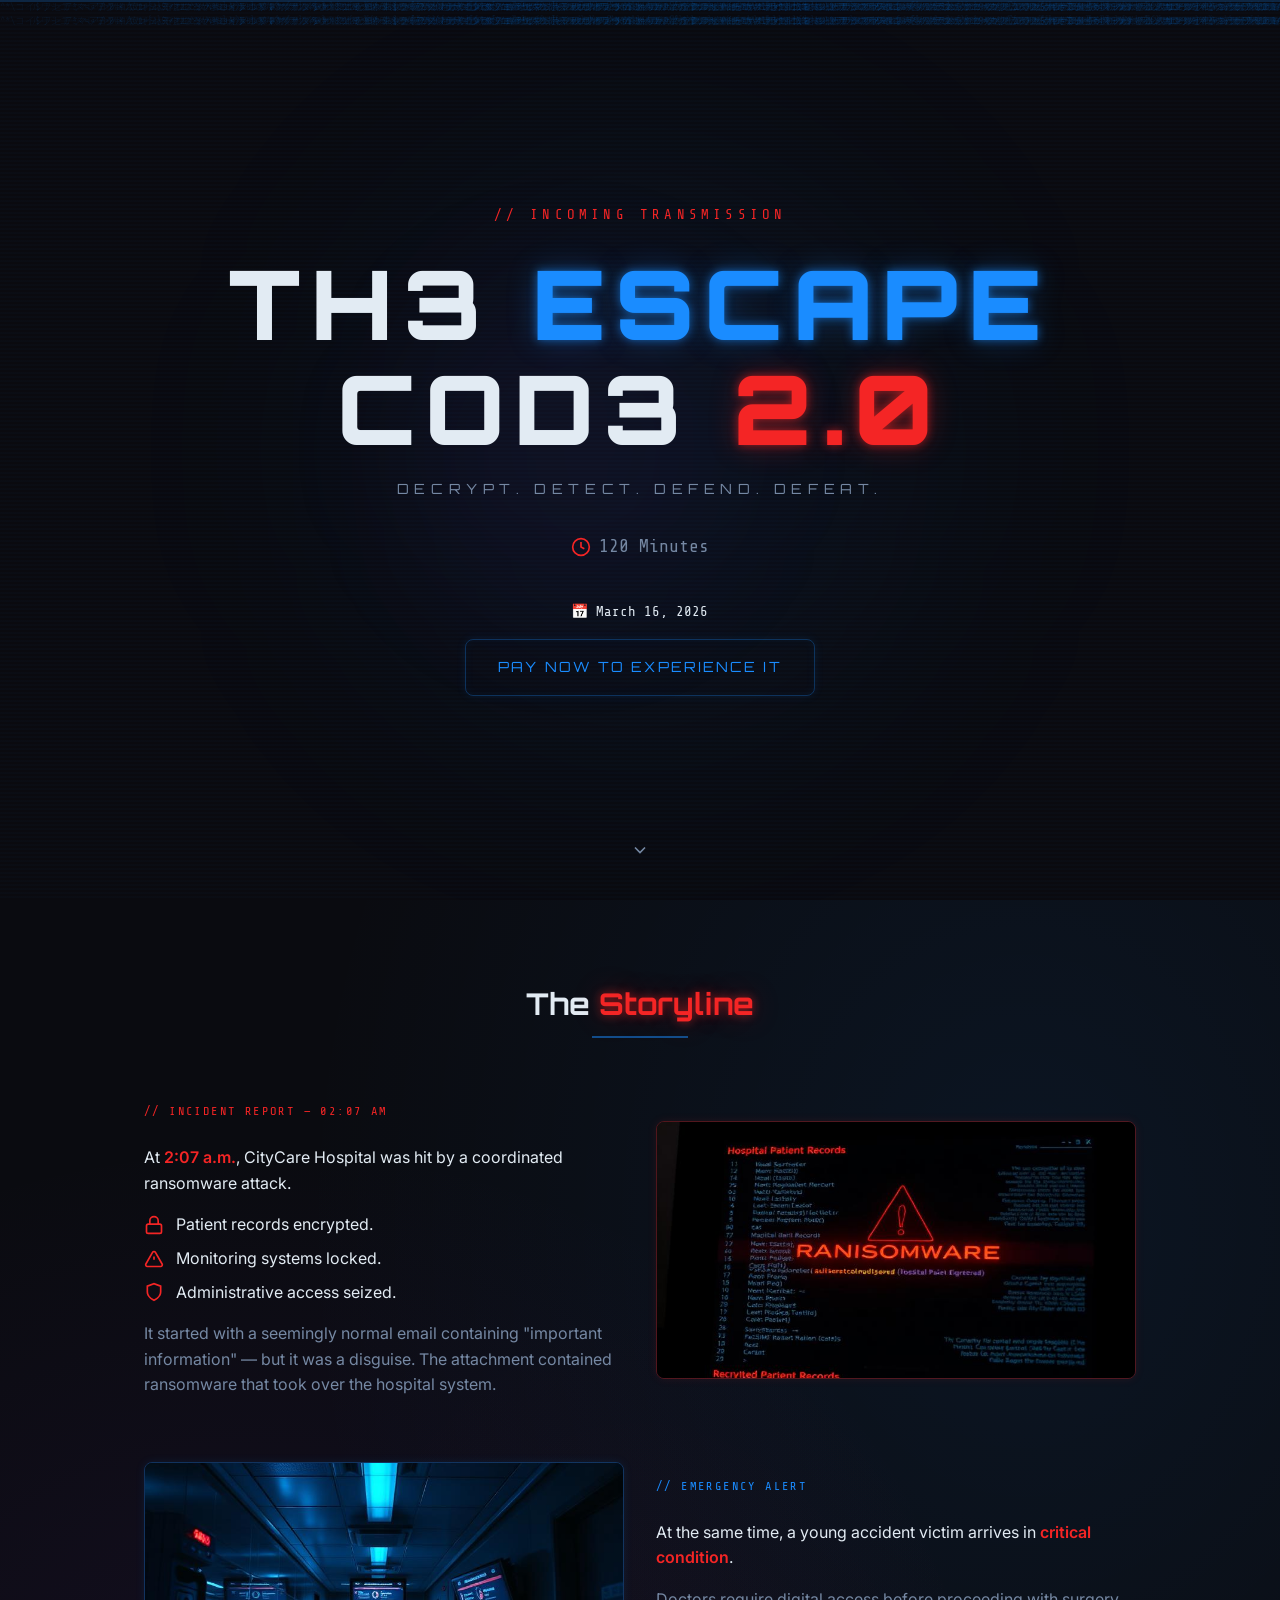
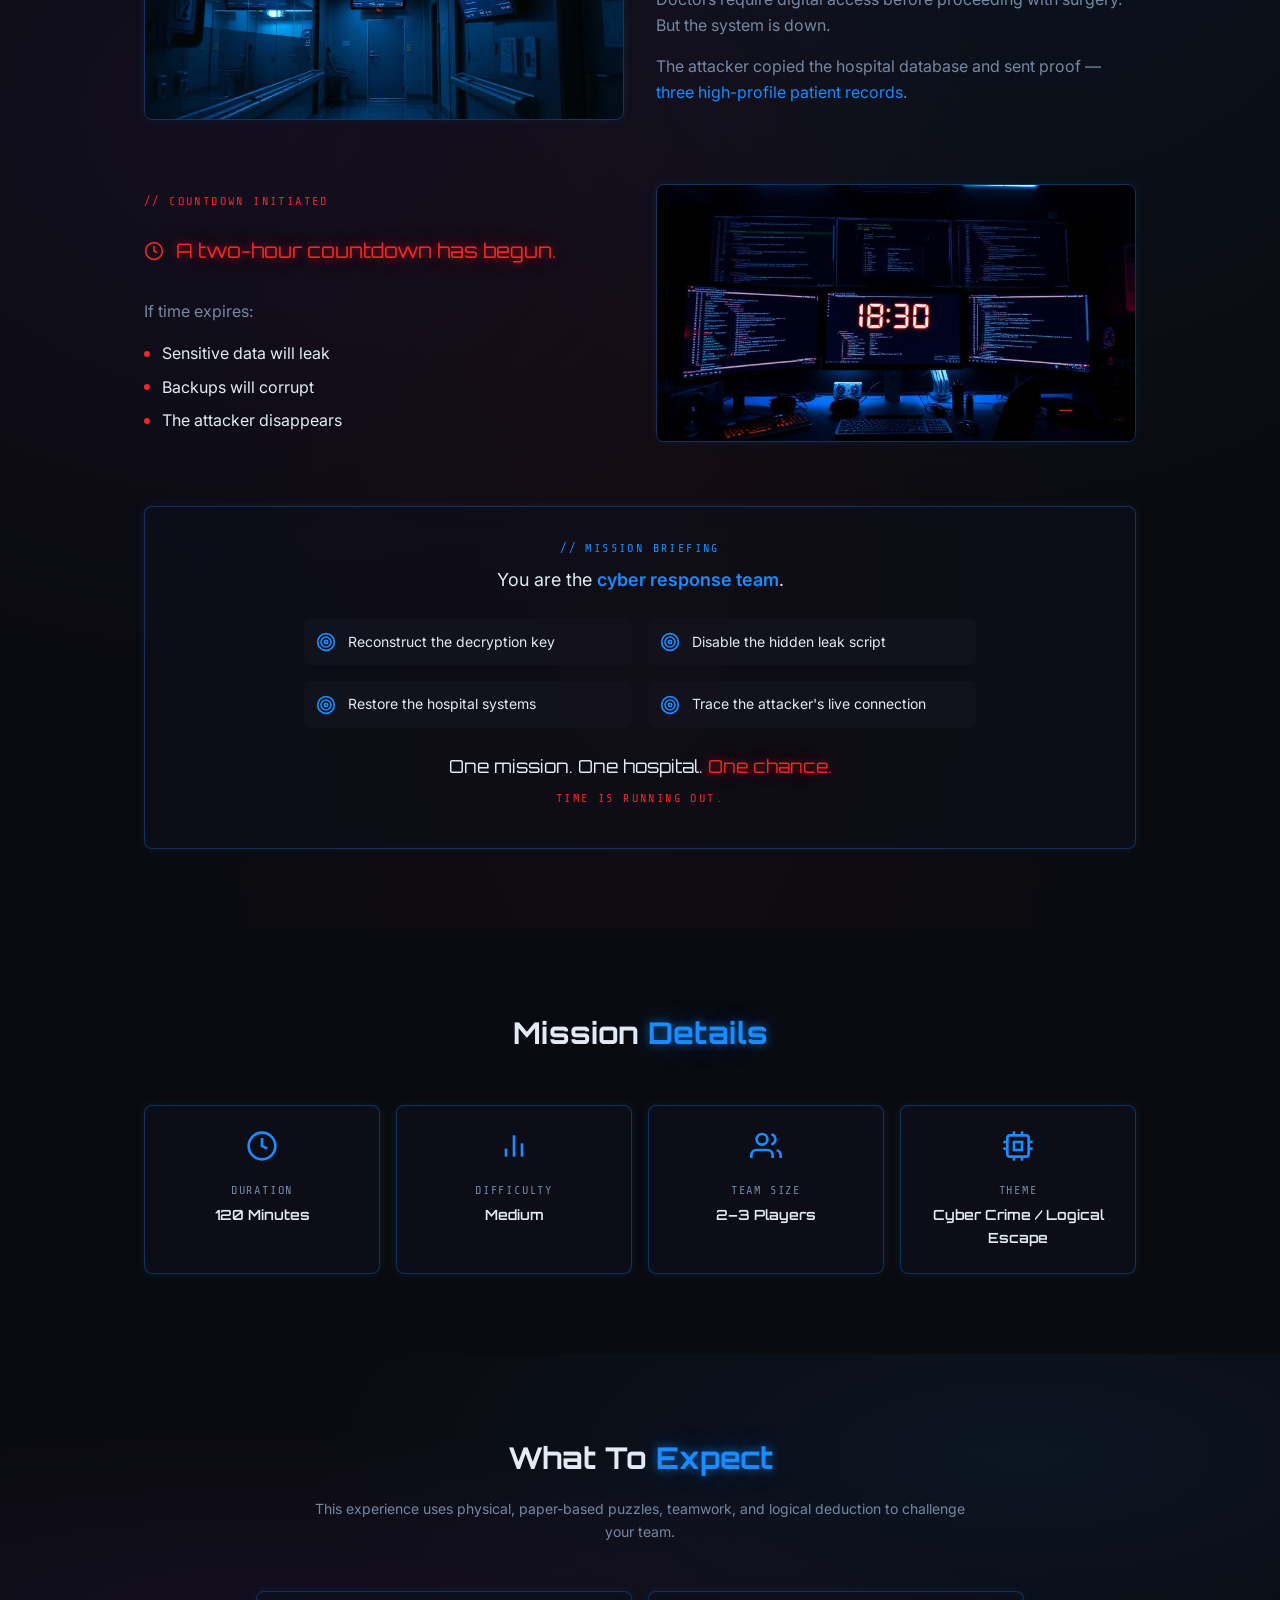
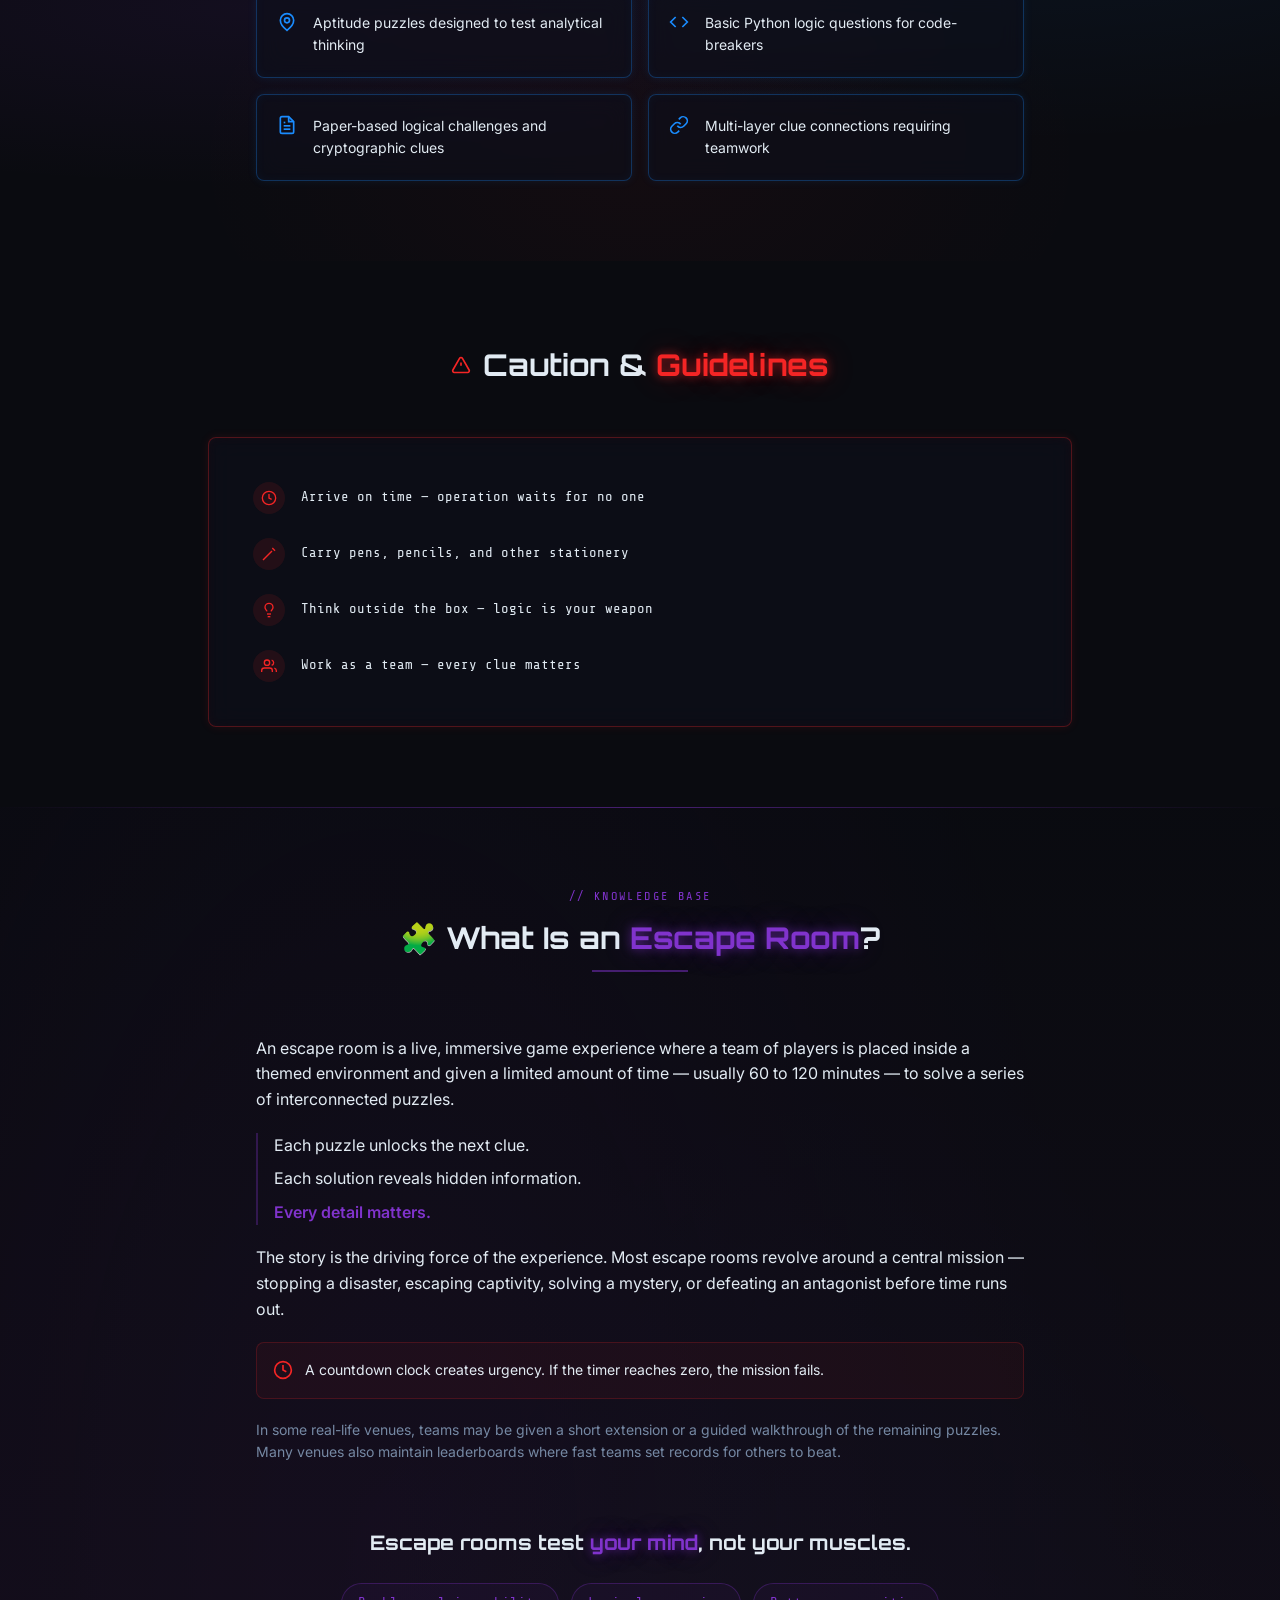
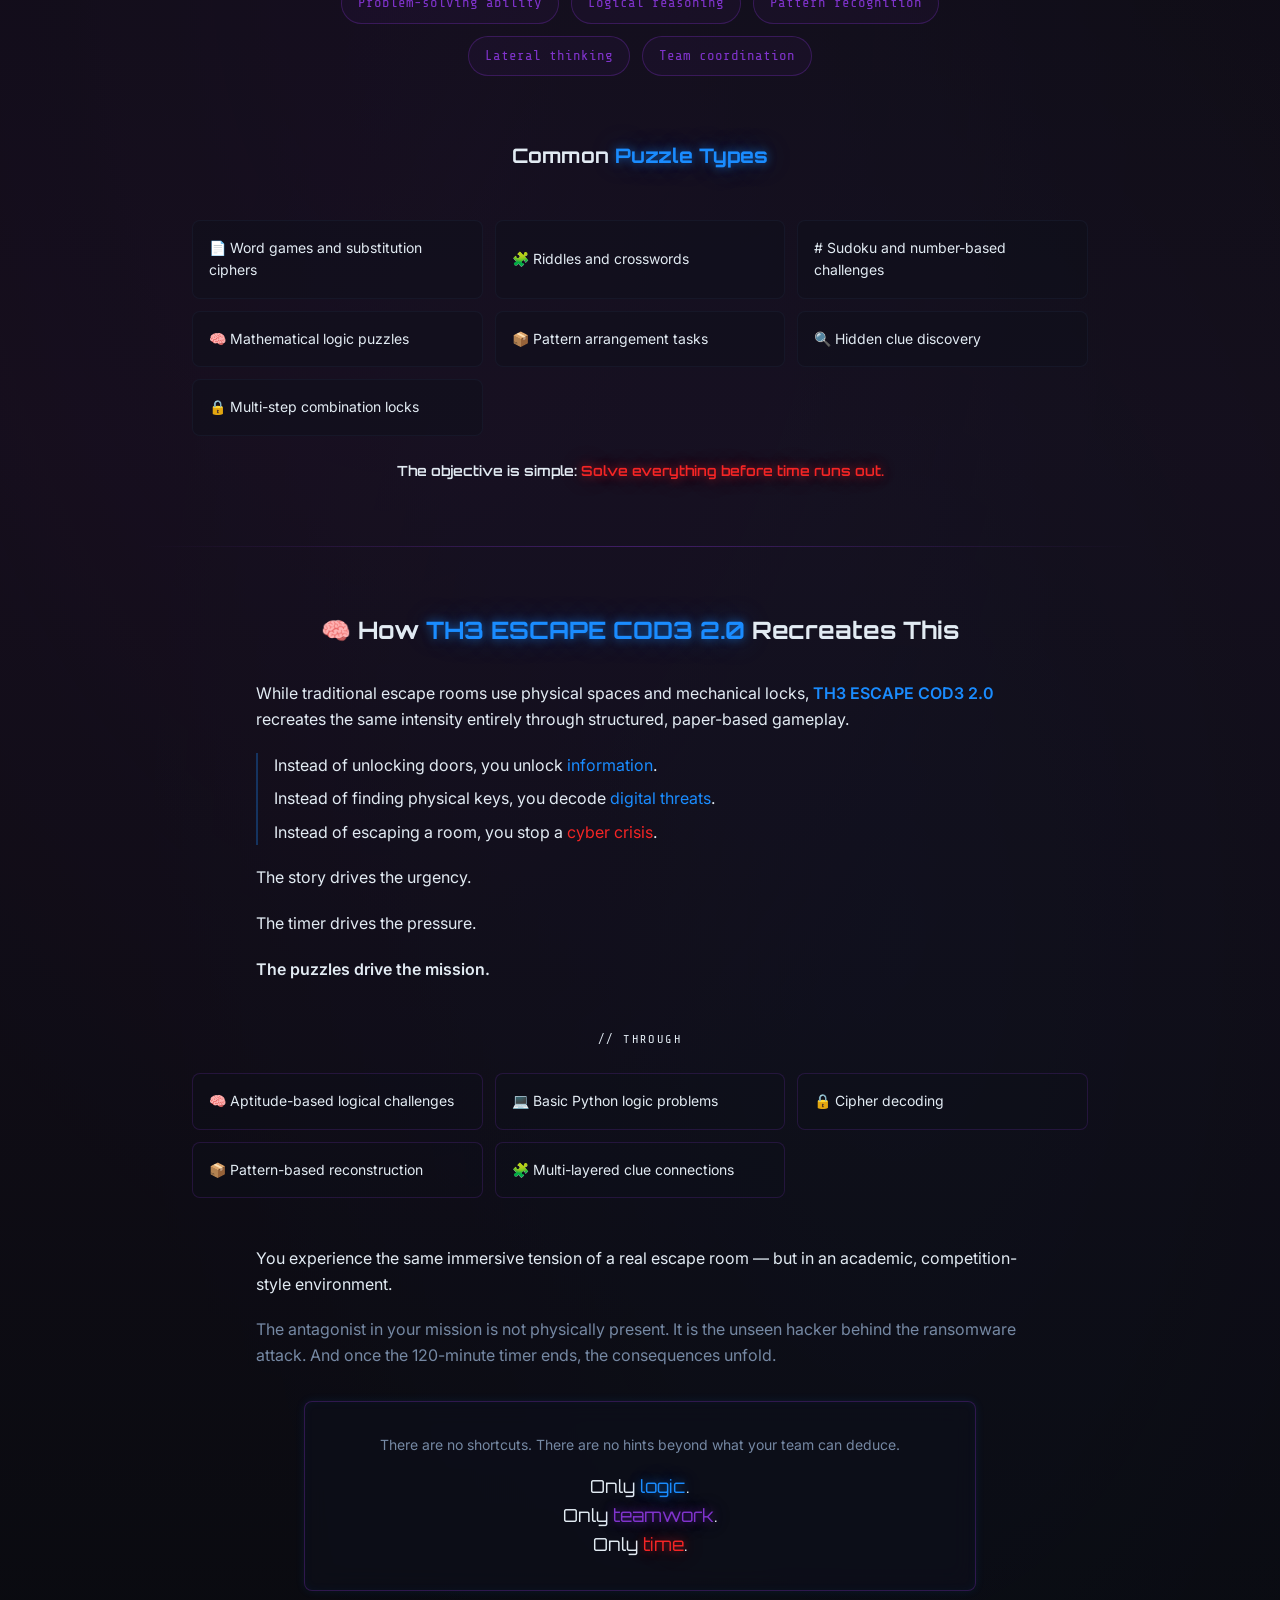
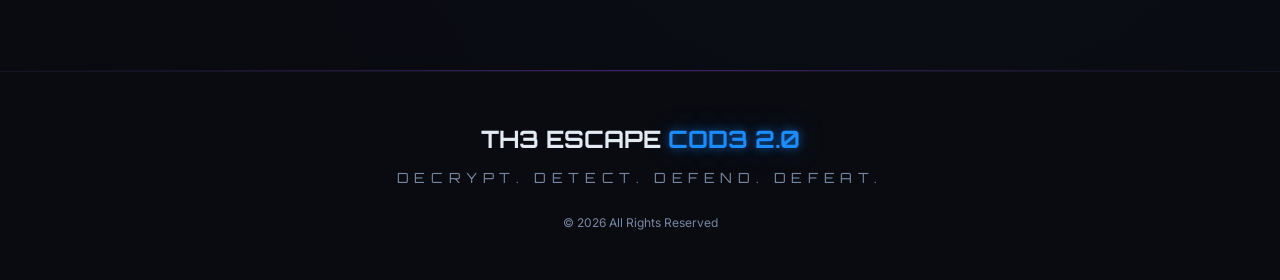
==== commit 962d4b59: "Changes" ====
--- a/static-site/index.html
+++ b/static-site/index.html
@@ -68,14 +68,14 @@
           <p class="text-muted">It started with a seemingly normal email containing "important information" — but it was a disguise. The attachment contained ransomware that took over the hospital system.</p>
         </div>
         <div class="story-image neon-border-red">
-          <img src="https://id-preview--07394f94-afc1-48a7-9824-16d551674eb2.lovable.app/assets/storyline-encrypted-Bnn2dnYN.jpg" alt="Ransomware encrypted hospital records" loading="lazy">
+          <img src="images/storyline-encrypted.jpg" alt="Ransomware encrypted hospital records" loading="lazy">
         </div>
       </div>
 
       <!-- Act 2 -->
       <div class="story-grid story-grid-reverse mb-16">
         <div class="story-image neon-border">
-          <img src="https://id-preview--07394f94-afc1-48a7-9824-16d551674eb2.lovable.app/assets/storyline-hospital-B8YVi3YX.jpg" alt="Hospital emergency corridor under cyber attack" loading="lazy">
+          <img src="images/storyline-hospital.jpg" alt="Hospital emergency corridor under cyber attack" loading="lazy">
         </div>
         <div class="story-text">
           <div class="mono-label text-primary">// EMERGENCY ALERT</div>
@@ -101,7 +101,7 @@
           </ul>
         </div>
         <div class="story-image neon-border">
-          <img src="https://id-preview--07394f94-afc1-48a7-9824-16d551674eb2.lovable.app/assets/storyline-hacker-DXJJUJsP.jpg" alt="Hacker command center with countdown timer" loading="lazy">
+          <img src="images/storyline-hacker.jpg" alt="Hacker command center with countdown timer" loading="lazy">
         </div>
       </div>
 
